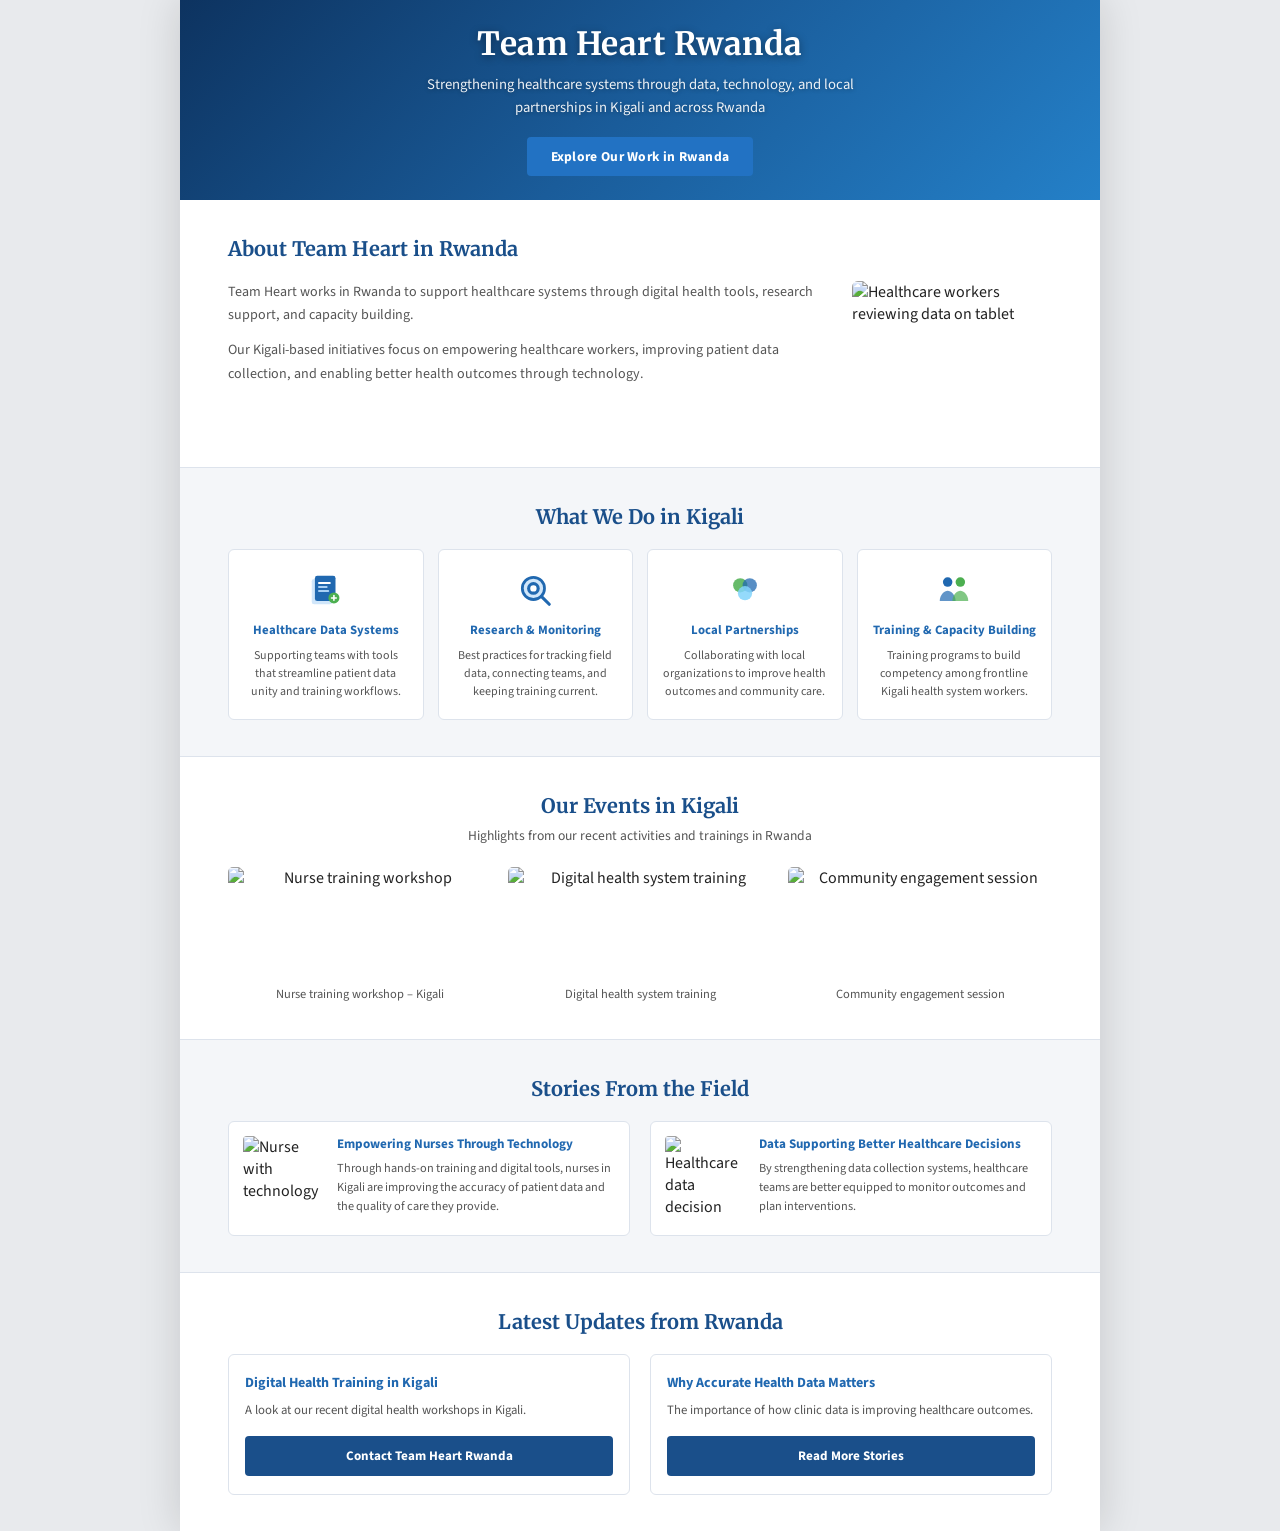
==== copy.html @ 6227a3e6 "Add files via upload" ====
<!DOCTYPE html>
<html lang="en">
<head>
  <meta charset="UTF-8" />
  <meta name="viewport" content="width=device-width, initial-scale=1.0"/>
  <title>Team Heart Rwanda</title>
  <link href="https://fonts.googleapis.com/css2?family=Merriweather:wght@400;700&family=Source+Sans+3:wght@400;600;700&display=swap" rel="stylesheet"/>
  <style>
    *, *::before, *::after { box-sizing: border-box; margin: 0; padding: 0; }

    :root {
      --blue-dark: #1a4f8a;
      --blue-mid: #2068b0;
      --blue-btn: #2272c3;
      --text-dark: #222;
      --text-gray: #555;
      --bg-light: #f4f6f9;
      --white: #ffffff;
      --border: #dde3ec;
    }

    body {
      font-family: 'Source Sans 3', sans-serif;
      background: #e8eaed;
      color: var(--text-dark);
    }

    .page-wrapper {
      max-width: 920px;
      margin: 0 auto;
      background: var(--white);
      box-shadow: 0 0 40px rgba(0,0,0,0.15);
    }

    /* ── HERO ── */
    .hero {
      position: relative;
      height: 200px;
      background: linear-gradient(135deg, #0d3360 0%, #1a5c9a 50%, #2480c8 100%);
      display: flex;
      flex-direction: column;
      align-items: center;
      justify-content: center;
      text-align: center;
      padding: 0 40px;
      overflow: hidden;
    }

    .hero::before {
      content: '';
      position: absolute;
      inset: 0;
      background: url('https://images.unsplash.com/photo-1584820927498-cfe5211fd8bf?w=1200&q=60') center/cover no-repeat;
      opacity: 0.28;
    }

    .hero-content { position: relative; z-index: 1; }

    .hero h1 {
      font-family: 'Merriweather', serif;
      font-size: 2rem;
      font-weight: 700;
      color: var(--white);
      letter-spacing: 0.5px;
      margin-bottom: 10px;
      text-shadow: 0 2px 8px rgba(0,0,0,0.4);
    }

    .hero p {
      font-size: 0.92rem;
      color: rgba(255,255,255,0.92);
      max-width: 480px;
      line-height: 1.5;
      margin-bottom: 18px;
      text-shadow: 0 1px 4px rgba(0,0,0,0.3);
    }

    .btn-hero {
      display: inline-block;
      background: var(--blue-btn);
      color: #fff;
      font-size: 0.85rem;
      font-weight: 700;
      padding: 10px 24px;
      border-radius: 4px;
      text-decoration: none;
      letter-spacing: 0.3px;
      transition: background 0.2s;
    }
    .btn-hero:hover { background: #1a5fa8; }

    /* ── SECTION SHARED ── */
    section { padding: 36px 48px; }
    .section-heading {
      font-family: 'Merriweather', serif;
      font-size: 1.25rem;
      color: var(--blue-dark);
      font-weight: 700;
      margin-bottom: 20px;
    }
    .section-heading.center { text-align: center; }

    /* ── ABOUT ── */
    .about { background: var(--white); border-bottom: 1px solid var(--border); }
    .about-inner { display: flex; gap: 32px; align-items: flex-start; }
    .about-text { flex: 1; }
    .about-text p {
      font-size: 0.88rem;
      color: var(--text-gray);
      line-height: 1.65;
      margin-bottom: 12px;
    }
    .about-img {
      width: 200px;
      flex-shrink: 0;
      border-radius: 6px;
      overflow: hidden;
    }
    .about-img img { width: 100%; display: block; height: 150px; object-fit: cover; }

    /* ── WHAT WE DO ── */
    .what-we-do { background: var(--bg-light); border-bottom: 1px solid var(--border); }
    .cards-grid {
      display: grid;
      grid-template-columns: repeat(4, 1fr);
      gap: 14px;
    }
    .card {
      background: var(--white);
      border: 1px solid var(--border);
      border-radius: 6px;
      padding: 18px 14px;
      text-align: center;
    }
    .card-icon {
      width: 44px;
      height: 44px;
      margin: 0 auto 10px;
      display: flex;
      align-items: center;
      justify-content: center;
    }
    .card-icon svg { width: 38px; height: 38px; }
    .card h3 {
      font-size: 0.8rem;
      font-weight: 700;
      color: var(--blue-mid);
      margin-bottom: 8px;
      line-height: 1.3;
    }
    .card p {
      font-size: 0.75rem;
      color: var(--text-gray);
      line-height: 1.5;
    }

    /* ── EVENTS ── */
    .events { background: var(--white); border-bottom: 1px solid var(--border); }
    .events-subtitle {
      text-align: center;
      font-size: 0.85rem;
      color: var(--text-gray);
      margin-top: -12px;
      margin-bottom: 22px;
    }
    .events-grid {
      display: grid;
      grid-template-columns: repeat(3, 1fr);
      gap: 16px;
    }
    .event-item { text-align: center; }
    .event-item img {
      width: 100%;
      height: 110px;
      object-fit: cover;
      border-radius: 5px;
      display: block;
      margin-bottom: 8px;
    }
    .event-item p {
      font-size: 0.78rem;
      color: var(--text-gray);
    }

    /* ── STORIES ── */
    .stories { background: var(--bg-light); border-bottom: 1px solid var(--border); }
    .stories-grid {
      display: grid;
      grid-template-columns: 1fr 1fr;
      gap: 20px;
    }
    .story-card {
      background: var(--white);
      border: 1px solid var(--border);
      border-radius: 6px;
      display: flex;
      gap: 14px;
      padding: 14px;
      align-items: flex-start;
    }
    .story-card img {
      width: 80px;
      height: 85px;
      object-fit: cover;
      border-radius: 4px;
      flex-shrink: 0;
    }
    .story-text h3 {
      font-size: 0.82rem;
      font-weight: 700;
      color: var(--blue-mid);
      margin-bottom: 6px;
      line-height: 1.3;
    }
    .story-text p {
      font-size: 0.77rem;
      color: var(--text-gray);
      line-height: 1.55;
    }

    /* ── LATEST UPDATES ── */
    .updates { background: var(--white); }
    .updates-grid {
      display: grid;
      grid-template-columns: 1fr 1fr;
      gap: 20px;
    }
    .update-card {
      border: 1px solid var(--border);
      border-radius: 6px;
      padding: 18px 16px;
    }
    .update-card h3 {
      font-size: 0.88rem;
      font-weight: 700;
      color: var(--blue-mid);
      margin-bottom: 8px;
    }
    .update-card p {
      font-size: 0.8rem;
      color: var(--text-gray);
      line-height: 1.5;
      margin-bottom: 16px;
    }
    .btn-solid {
      display: block;
      width: 100%;
      background: var(--blue-dark);
      color: #fff;
      font-size: 0.82rem;
      font-weight: 700;
      padding: 11px 0;
      border: none;
      border-radius: 4px;
      text-align: center;
      cursor: pointer;
      text-decoration: none;
      transition: background 0.2s;
    }
    .btn-solid:hover { background: var(--blue-mid); }
  </style>
</head>
<body>
<div class="page-wrapper">

  <!-- HERO -->
  <div class="hero">
    <div class="hero-content">
      <h1>Team Heart Rwanda</h1>
      <p>Strengthening healthcare systems through data, technology, and local partnerships in Kigali and across Rwanda</p>
      <a href="#" class="btn-hero">Explore Our Work in Rwanda</a>
    </div>
  </div>

  <!-- ABOUT -->
  <section class="about">
    <h2 class="section-heading">About Team Heart in Rwanda</h2>
    <div class="about-inner">
      <div class="about-text">
        <p>Team Heart works in Rwanda to support healthcare systems through digital health tools, research support, and capacity building.</p>
        <p>Our Kigali-based initiatives focus on empowering healthcare workers, improving patient data collection, and enabling better health outcomes through technology.</p>
      </div>
      <div class="about-img">
        <img src="https://images.unsplash.com/photo-1631815589968-fdb09a223b1e?w=400&q=70" alt="Healthcare workers reviewing data on tablet"/>
      </div>
    </div>
  </section>

  <!-- WHAT WE DO -->
  <section class="what-we-do">
    <h2 class="section-heading center">What We Do in Kigali</h2>
    <div class="cards-grid">

      <div class="card">
        <div class="card-icon">
          <svg viewBox="0 0 48 48" fill="none" xmlns="http://www.w3.org/2000/svg">
            <rect x="6" y="10" width="26" height="32" rx="3" fill="#d0e6fa"/>
            <rect x="10" y="6" width="26" height="32" rx="3" fill="#2068b0"/>
            <rect x="14" y="14" width="16" height="2.5" rx="1" fill="#fff"/>
            <rect x="14" y="19" width="12" height="2.5" rx="1" fill="#a8d0f5"/>
            <rect x="14" y="24" width="14" height="2.5" rx="1" fill="#a8d0f5"/>
            <circle cx="34" cy="34" r="7" fill="#4caf50"/>
            <rect x="33" y="30" width="2" height="8" rx="1" fill="#fff"/>
            <rect x="30" y="33" width="8" height="2" rx="1" fill="#fff"/>
          </svg>
        </div>
        <h3>Healthcare Data Systems</h3>
        <p>Supporting teams with tools that streamline patient data unity and training workflows.</p>
      </div>

      <div class="card">
        <div class="card-icon">
          <svg viewBox="0 0 48 48" fill="none" xmlns="http://www.w3.org/2000/svg">
            <circle cx="22" cy="22" r="14" stroke="#2068b0" stroke-width="3.5" fill="#d0e6fa"/>
            <circle cx="22" cy="22" r="8" fill="#2068b0"/>
            <line x1="32" y1="32" x2="42" y2="42" stroke="#2068b0" stroke-width="4" stroke-linecap="round"/>
            <circle cx="22" cy="22" r="4" fill="#fff"/>
          </svg>
        </div>
        <h3>Research & Monitoring</h3>
        <p>Best practices for tracking field data, connecting teams, and keeping training current.</p>
      </div>

      <div class="card">
        <div class="card-icon">
          <svg viewBox="0 0 48 48" fill="none" xmlns="http://www.w3.org/2000/svg">
            <circle cx="18" cy="18" r="9" fill="#4caf50" opacity="0.85"/>
            <circle cx="30" cy="18" r="9" fill="#2068b0" opacity="0.75"/>
            <circle cx="24" cy="28" r="9" fill="#81d4fa" opacity="0.85"/>
          </svg>
        </div>
        <h3>Local Partnerships</h3>
        <p>Collaborating with local organizations to improve health outcomes and community care.</p>
      </div>

      <div class="card">
        <div class="card-icon">
          <svg viewBox="0 0 48 48" fill="none" xmlns="http://www.w3.org/2000/svg">
            <circle cx="16" cy="14" r="6" fill="#2068b0"/>
            <circle cx="32" cy="14" r="6" fill="#4caf50"/>
            <path d="M6 38c0-8 6-13 10-13s10 5 10 13" fill="#2068b0" opacity="0.7"/>
            <path d="M22 38c0-8 6-13 10-13s10 5 10 13" fill="#4caf50" opacity="0.7"/>
          </svg>
        </div>
        <h3>Training & Capacity Building</h3>
        <p>Training programs to build competency among frontline Kigali health system workers.</p>
      </div>

    </div>
  </section>

  <!-- EVENTS -->
  <section class="events">
    <h2 class="section-heading center">Our Events in Kigali</h2>
    <p class="events-subtitle">Highlights from our recent activities and trainings in Rwanda</p>
    <div class="events-grid">
      <div class="event-item">
        <img src="https://images.unsplash.com/photo-1584467735867-4297ae2ebcee?w=400&q=70" alt="Nurse training workshop"/>
        <p>Nurse training workshop – Kigali</p>
      </div>
      <div class="event-item">
        <img src="https://images.unsplash.com/photo-1516321318423-f06f85e504b3?w=400&q=70" alt="Digital health system training"/>
        <p>Digital health system training</p>
      </div>
      <div class="event-item">
        <img src="https://images.unsplash.com/photo-1529156069898-49953e39b3ac?w=400&q=70" alt="Community engagement session"/>
        <p>Community engagement session</p>
      </div>
    </div>
  </section>

  <!-- STORIES -->
  <section class="stories">
    <h2 class="section-heading center">Stories From the Field</h2>
    <div class="stories-grid">
      <div class="story-card">
        <img src="https://images.unsplash.com/photo-1584820927498-cfe5211fd8bf?w=200&q=70" alt="Nurse with technology"/>
        <div class="story-text">
          <h3>Empowering Nurses Through Technology</h3>
          <p>Through hands-on training and digital tools, nurses in Kigali are improving the accuracy of patient data and the quality of care they provide.</p>
        </div>
      </div>
      <div class="story-card">
        <img src="https://images.unsplash.com/photo-1651008376811-b90baee60c1f?w=200&q=70" alt="Healthcare data decision"/>
        <div class="story-text">
          <h3>Data Supporting Better Healthcare Decisions</h3>
          <p>By strengthening data collection systems, healthcare teams are better equipped to monitor outcomes and plan interventions.</p>
        </div>
      </div>
    </div>
  </section>

  <!-- LATEST UPDATES -->
  <section class="updates">
    <h2 class="section-heading center">Latest Updates from Rwanda</h2>
    <div class="updates-grid">
      <div class="update-card">
        <h3>Digital Health Training in Kigali</h3>
        <p>A look at our recent digital health workshops in Kigali.</p>
        <a href="#" class="btn-solid">Contact Team Heart Rwanda</a>
      </div>
      <div class="update-card">
        <h3>Why Accurate Health Data Matters</h3>
        <p>The importance of how clinic data is improving healthcare outcomes.</p>
        <a href="#" class="btn-solid">Read More Stories</a>
      </div>
    </div>
  </section>

</div>
</body>
</html>
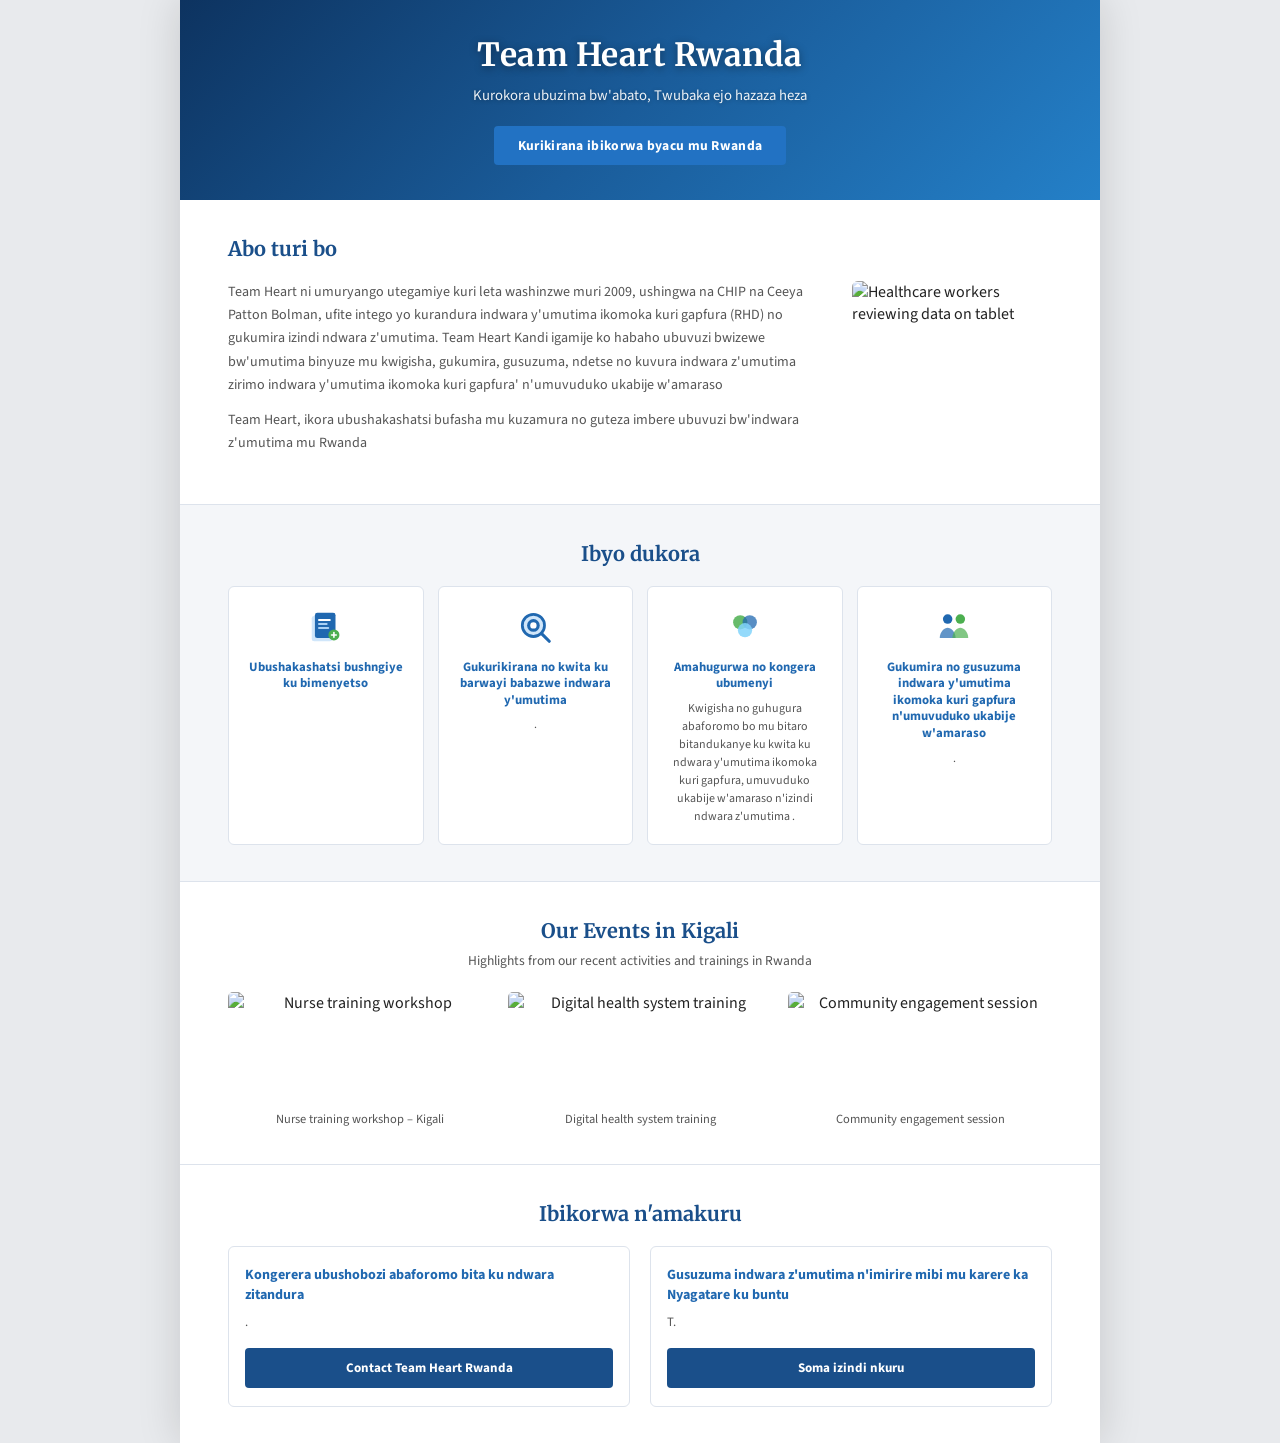
==== commit 92122091: "Translate content in copy.html to Kinyarwanda" ====
--- a/copy.html
+++ b/copy.html
@@ -267,18 +267,18 @@
   <div class="hero">
     <div class="hero-content">
       <h1>Team Heart Rwanda</h1>
-      <p>Strengthening healthcare systems through data, technology, and local partnerships in Kigali and across Rwanda</p>
-      <a href="#" class="btn-hero">Explore Our Work in Rwanda</a>
+      <p>Kurokora ubuzima bw'abato, Twubaka ejo hazaza heza</p>
+      <a href="#" class="btn-hero">Kurikirana ibikorwa byacu mu Rwanda</a>
     </div>
   </div>
 
   <!-- ABOUT -->
   <section class="about">
-    <h2 class="section-heading">About Team Heart in Rwanda</h2>
+    <h2 class="section-heading">Abo turi bo</h2>
     <div class="about-inner">
       <div class="about-text">
-        <p>Team Heart works in Rwanda to support healthcare systems through digital health tools, research support, and capacity building.</p>
-        <p>Our Kigali-based initiatives focus on empowering healthcare workers, improving patient data collection, and enabling better health outcomes through technology.</p>
+        <p>Team Heart ni umuryango utegamiye kuri leta washinzwe muri 2009, ushingwa na CHIP na Ceeya Patton Bolman, ufite intego yo kurandura indwara y'umutima ikomoka kuri gapfura (RHD) no gukumira izindi ndwara z'umutima. Team Heart Kandi igamije ko habaho ubuvuzi bwizewe bw'umutima binyuze mu kwigisha, gukumira, gusuzuma, ndetse no kuvura indwara z'umutima zirimo indwara y'umutima ikomoka kuri gapfura' n'umuvuduko ukabije w'amaraso</p>
+        <p>Team Heart, ikora ubushakashatsi bufasha mu kuzamura no guteza imbere ubuvuzi bw'indwara z'umutima mu Rwanda</p>
       </div>
       <div class="about-img">
         <img src="https://images.unsplash.com/photo-1631815589968-fdb09a223b1e?w=400&q=70" alt="Healthcare workers reviewing data on tablet"/>
@@ -288,7 +288,7 @@
 
   <!-- WHAT WE DO -->
   <section class="what-we-do">
-    <h2 class="section-heading center">What We Do in Kigali</h2>
+    <h2 class="section-heading center">Ibyo dukora</h2>
     <div class="cards-grid">
 
       <div class="card">
@@ -304,8 +304,8 @@
             <rect x="30" y="33" width="8" height="2" rx="1" fill="#fff"/>
           </svg>
         </div>
-        <h3>Healthcare Data Systems</h3>
-        <p>Supporting teams with tools that streamline patient data unity and training workflows.</p>
+        <h3>Ubushakashatsi bushngiye ku bimenyetso</h3>
+        <p></p>
       </div>
 
       <div class="card">
@@ -317,8 +317,8 @@
             <circle cx="22" cy="22" r="4" fill="#fff"/>
           </svg>
         </div>
-        <h3>Research & Monitoring</h3>
-        <p>Best practices for tracking field data, connecting teams, and keeping training current.</p>
+        <h3>Gukurikirana no kwita ku barwayi babazwe indwara y'umutima</h3>
+        <p>.</p>
       </div>
 
       <div class="card">
@@ -329,8 +329,8 @@
             <circle cx="24" cy="28" r="9" fill="#81d4fa" opacity="0.85"/>
           </svg>
         </div>
-        <h3>Local Partnerships</h3>
-        <p>Collaborating with local organizations to improve health outcomes and community care.</p>
+        <h3>Amahugurwa no kongera ubumenyi</h3>
+        <p>Kwigisha no guhugura abaforomo bo mu bitaro  bitandukanye ku kwita ku ndwara y'umutima ikomoka kuri gapfura, umuvuduko ukabije w'amaraso n'izindi ndwara z'umutima .</p>
       </div>
 
       <div class="card">
@@ -342,8 +342,8 @@
             <path d="M22 38c0-8 6-13 10-13s10 5 10 13" fill="#4caf50" opacity="0.7"/>
           </svg>
         </div>
-        <h3>Training & Capacity Building</h3>
-        <p>Training programs to build competency among frontline Kigali health system workers.</p>
+        <h3>Gukumira no gusuzuma indwara y'umutima ikomoka kuri gapfura n'umuvuduko ukabije w'amaraso</h3>
+        <p>.</p>
       </div>
 
     </div>
@@ -369,40 +369,21 @@
     </div>
   </section>
 
-  <!-- STORIES -->
-  <section class="stories">
-    <h2 class="section-heading center">Stories From the Field</h2>
-    <div class="stories-grid">
-      <div class="story-card">
-        <img src="https://images.unsplash.com/photo-1584820927498-cfe5211fd8bf?w=200&q=70" alt="Nurse with technology"/>
-        <div class="story-text">
-          <h3>Empowering Nurses Through Technology</h3>
-          <p>Through hands-on training and digital tools, nurses in Kigali are improving the accuracy of patient data and the quality of care they provide.</p>
-        </div>
-      </div>
-      <div class="story-card">
-        <img src="https://images.unsplash.com/photo-1651008376811-b90baee60c1f?w=200&q=70" alt="Healthcare data decision"/>
-        <div class="story-text">
-          <h3>Data Supporting Better Healthcare Decisions</h3>
-          <p>By strengthening data collection systems, healthcare teams are better equipped to monitor outcomes and plan interventions.</p>
-        </div>
-      </div>
-    </div>
-  </section>
-
-  <!-- LATEST UPDATES -->
+  
+
+  <!-- LATEST UPDATES-->
   <section class="updates">
-    <h2 class="section-heading center">Latest Updates from Rwanda</h2>
+    <h2 class="section-heading center">Ibikorwa n'amakuru</h2>
     <div class="updates-grid">
       <div class="update-card">
-        <h3>Digital Health Training in Kigali</h3>
-        <p>A look at our recent digital health workshops in Kigali.</p>
+        <h3>Kongerera ubushobozi abaforomo bita ku ndwara zitandura</h3>
+        <p>.</p>
         <a href="#" class="btn-solid">Contact Team Heart Rwanda</a>
       </div>
       <div class="update-card">
-        <h3>Why Accurate Health Data Matters</h3>
-        <p>The importance of how clinic data is improving healthcare outcomes.</p>
-        <a href="#" class="btn-solid">Read More Stories</a>
+        <h3>Gusuzuma indwara z'umutima n'imirire mibi mu karere ka Nyagatare ku buntu</h3>
+        <p>T.</p>
+        <a href="#" class="btn-solid">Soma izindi nkuru</a>
       </div>
     </div>
   </section>
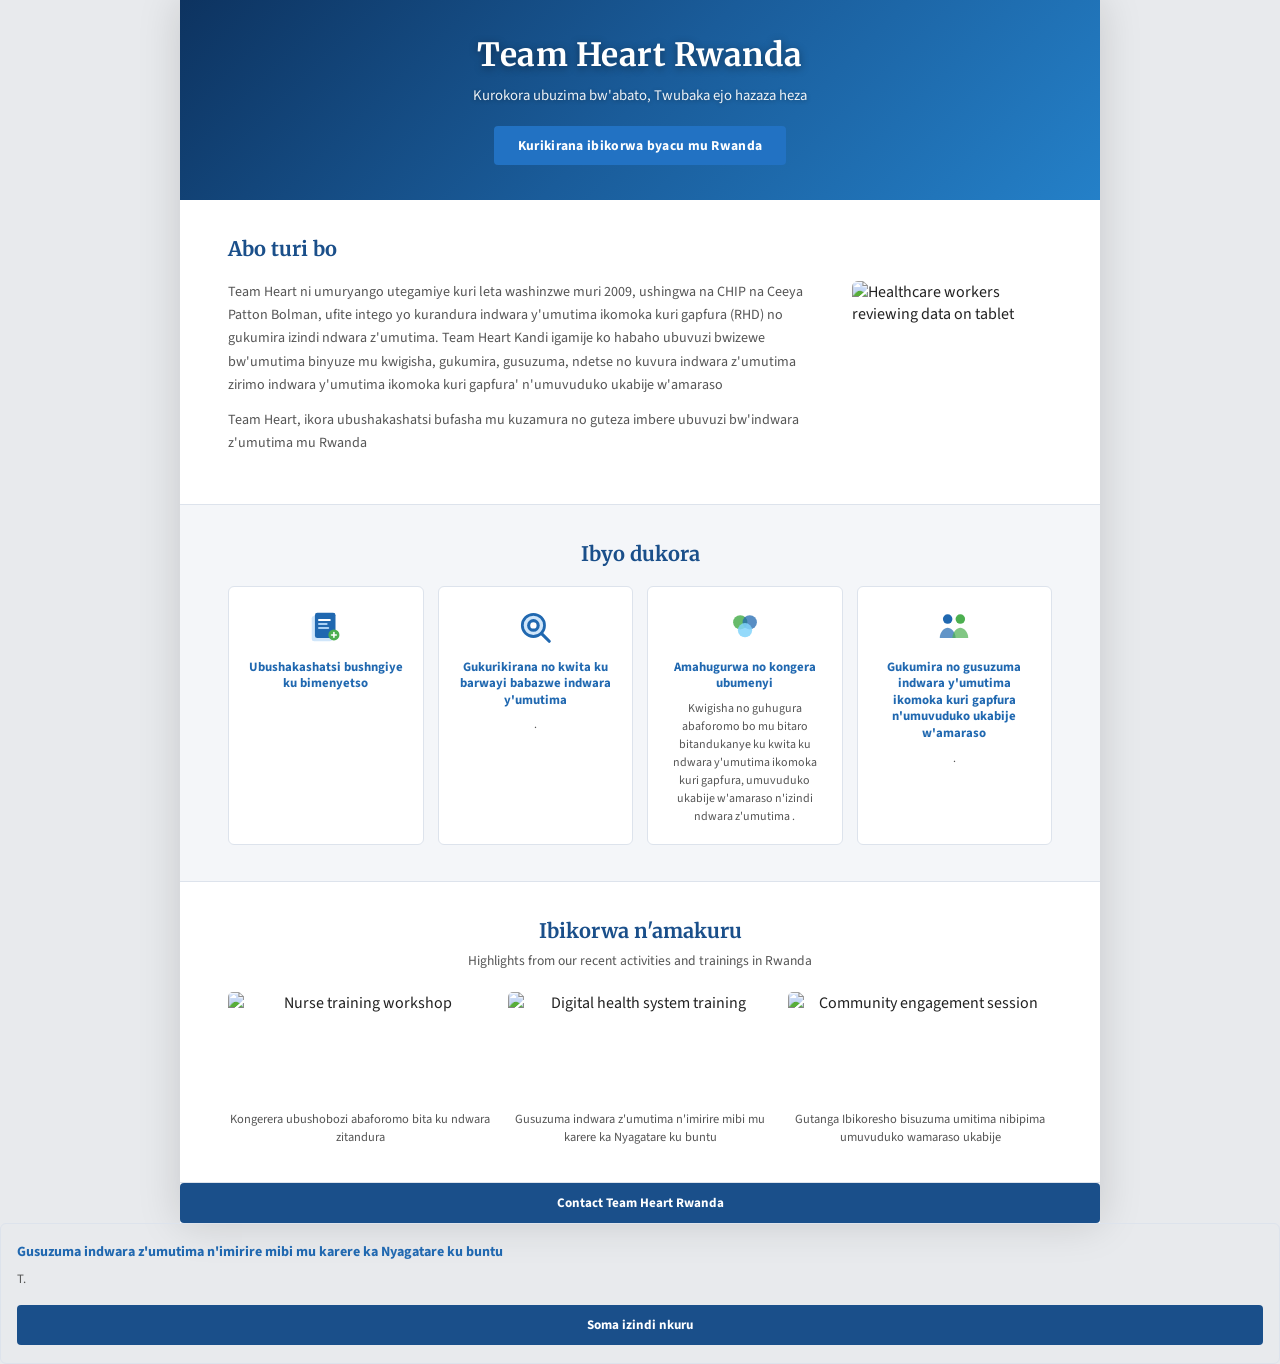
==== commit 2f154393: "Translate event descriptions to Kinyarwanda" ====
--- a/copy.html
+++ b/copy.html
@@ -351,33 +351,27 @@
 
   <!-- EVENTS -->
   <section class="events">
-    <h2 class="section-heading center">Our Events in Kigali</h2>
+    <h2 class="section-heading center">Ibikorwa n'amakuru</h2>
     <p class="events-subtitle">Highlights from our recent activities and trainings in Rwanda</p>
     <div class="events-grid">
       <div class="event-item">
         <img src="https://images.unsplash.com/photo-1584467735867-4297ae2ebcee?w=400&q=70" alt="Nurse training workshop"/>
-        <p>Nurse training workshop – Kigali</p>
+        <p>Kongerera ubushobozi abaforomo bita ku ndwara zitandura</p>
       </div>
       <div class="event-item">
         <img src="https://images.unsplash.com/photo-1516321318423-f06f85e504b3?w=400&q=70" alt="Digital health system training"/>
-        <p>Digital health system training</p>
+        <p>Gusuzuma indwara z'umutima n'imirire mibi mu karere ka Nyagatare ku buntu</p>
       </div>
       <div class="event-item">
         <img src="https://images.unsplash.com/photo-1529156069898-49953e39b3ac?w=400&q=70" alt="Community engagement session"/>
-        <p>Community engagement session</p>
+        <p>Gutanga Ibikoresho bisuzuma umitima nibipima umuvuduko wamaraso ukabije</p>
       </div>
     </div>
   </section>
 
   
 
-  <!-- LATEST UPDATES-->
-  <section class="updates">
-    <h2 class="section-heading center">Ibikorwa n'amakuru</h2>
-    <div class="updates-grid">
-      <div class="update-card">
-        <h3>Kongerera ubushobozi abaforomo bita ku ndwara zitandura</h3>
-        <p>.</p>
+ 
         <a href="#" class="btn-solid">Contact Team Heart Rwanda</a>
       </div>
       <div class="update-card">
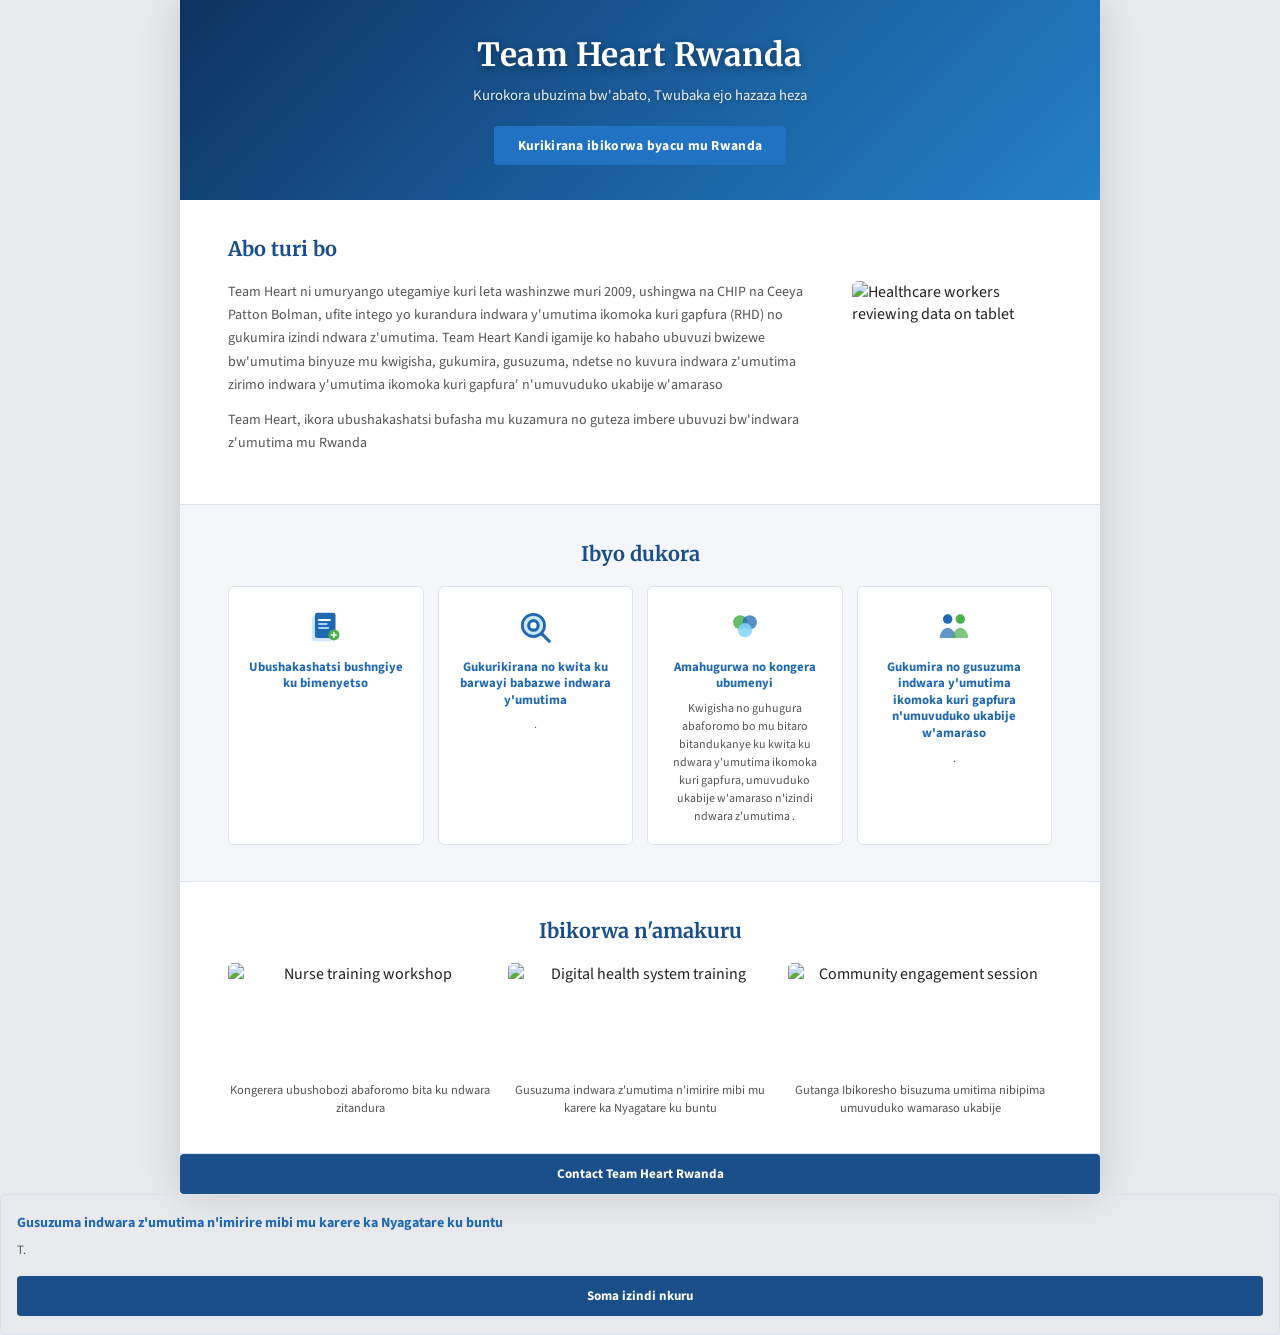
==== commit 61c68f8d: "Update events subtitle in copy.html" ====
--- a/copy.html
+++ b/copy.html
@@ -352,7 +352,7 @@
   <!-- EVENTS -->
   <section class="events">
     <h2 class="section-heading center">Ibikorwa n'amakuru</h2>
-    <p class="events-subtitle">Highlights from our recent activities and trainings in Rwanda</p>
+    
     <div class="events-grid">
       <div class="event-item">
         <img src="https://images.unsplash.com/photo-1584467735867-4297ae2ebcee?w=400&q=70" alt="Nurse training workshop"/>
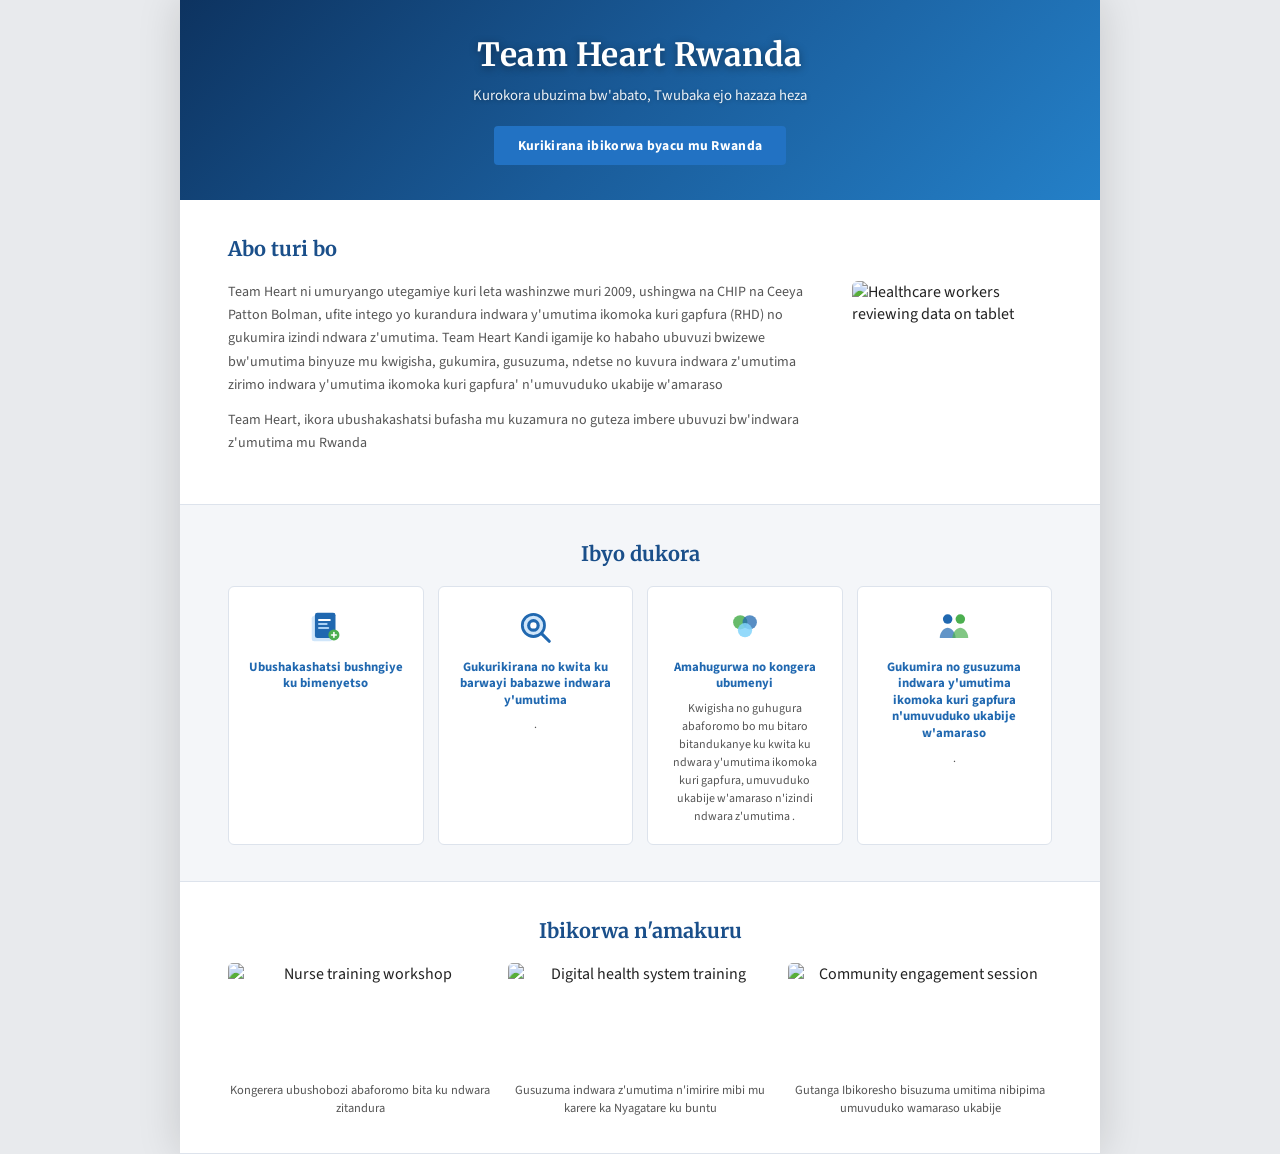
==== commit 8b1a3477: "Clean up copy.html by removing unused content Removed unnecessary sections and links from copy.html." ====
--- a/copy.html
+++ b/copy.html
@@ -367,21 +367,6 @@
         <p>Gutanga Ibikoresho bisuzuma umitima nibipima umuvuduko wamaraso ukabije</p>
       </div>
     </div>
-  </section>
-
-  
-
- 
-        <a href="#" class="btn-solid">Contact Team Heart Rwanda</a>
-      </div>
-      <div class="update-card">
-        <h3>Gusuzuma indwara z'umutima n'imirire mibi mu karere ka Nyagatare ku buntu</h3>
-        <p>T.</p>
-        <a href="#" class="btn-solid">Soma izindi nkuru</a>
-      </div>
-    </div>
-  </section>
-
 </div>
 </body>
 </html>
